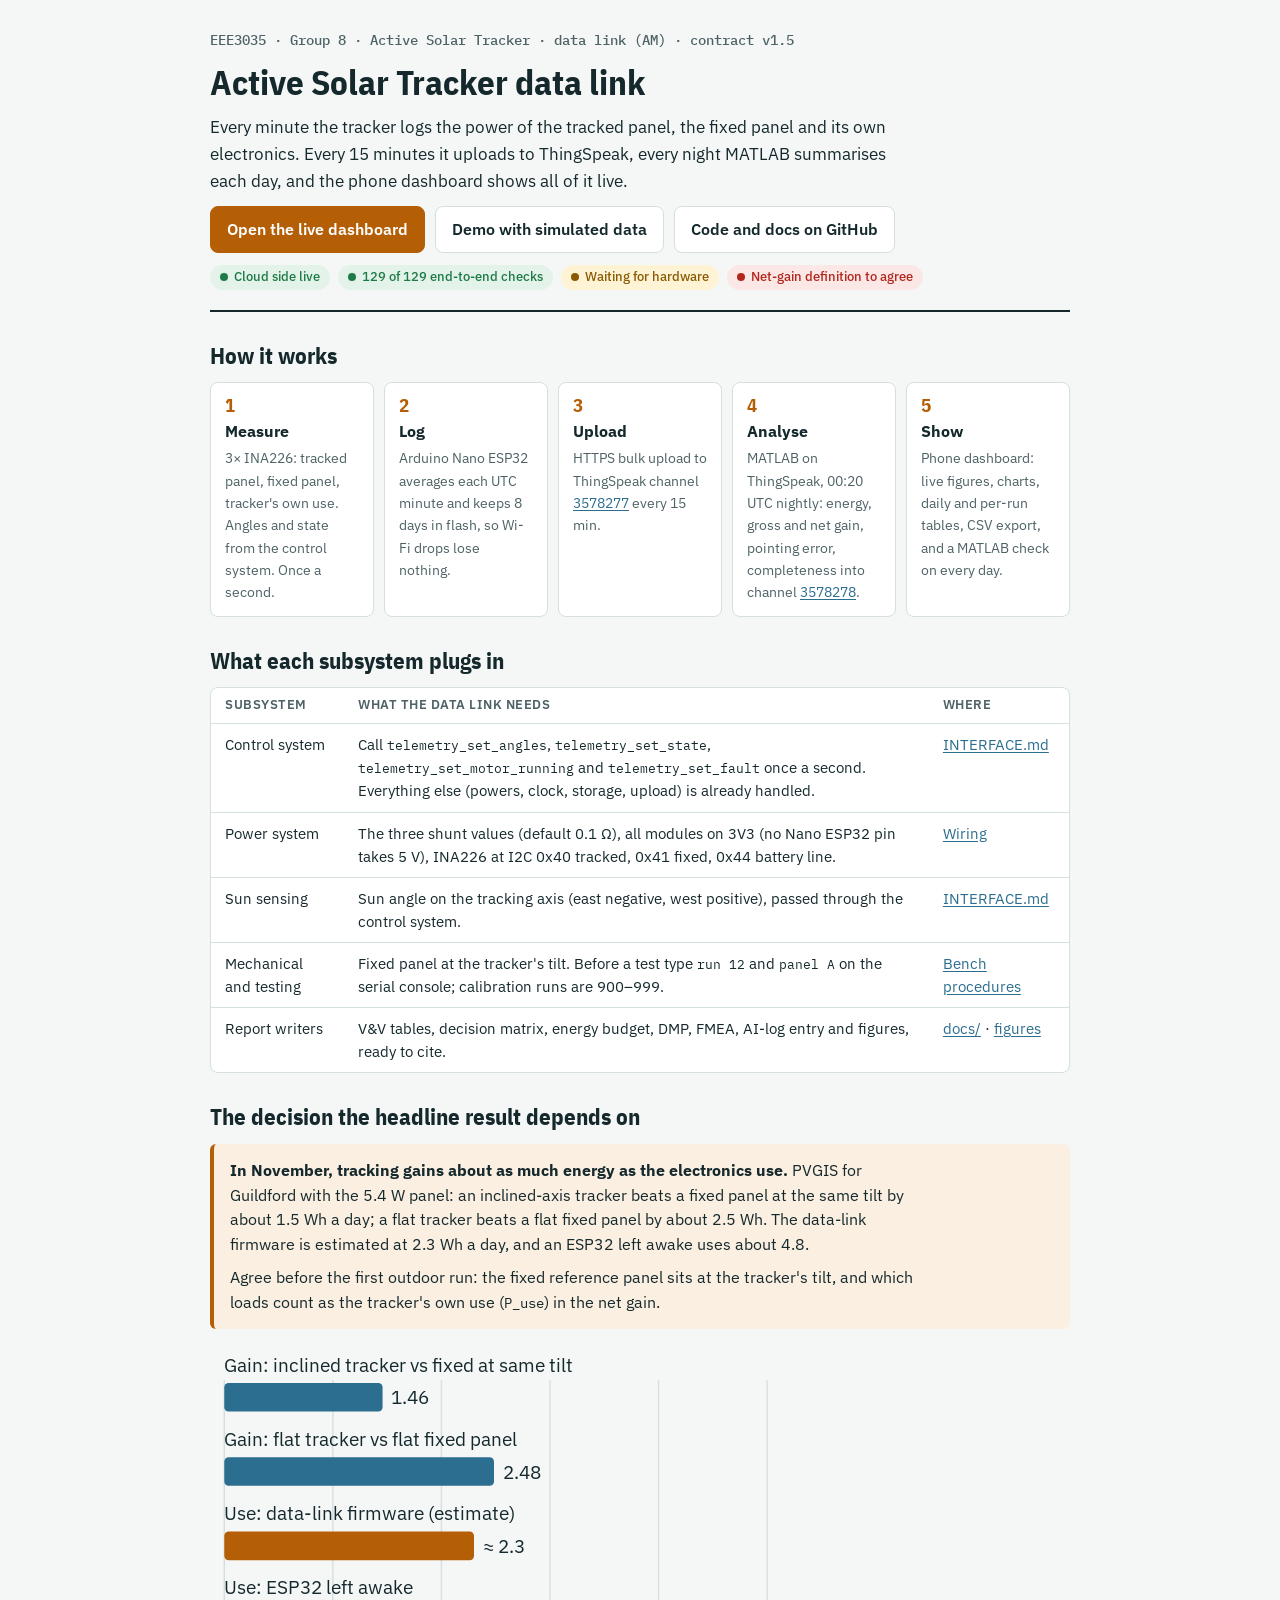
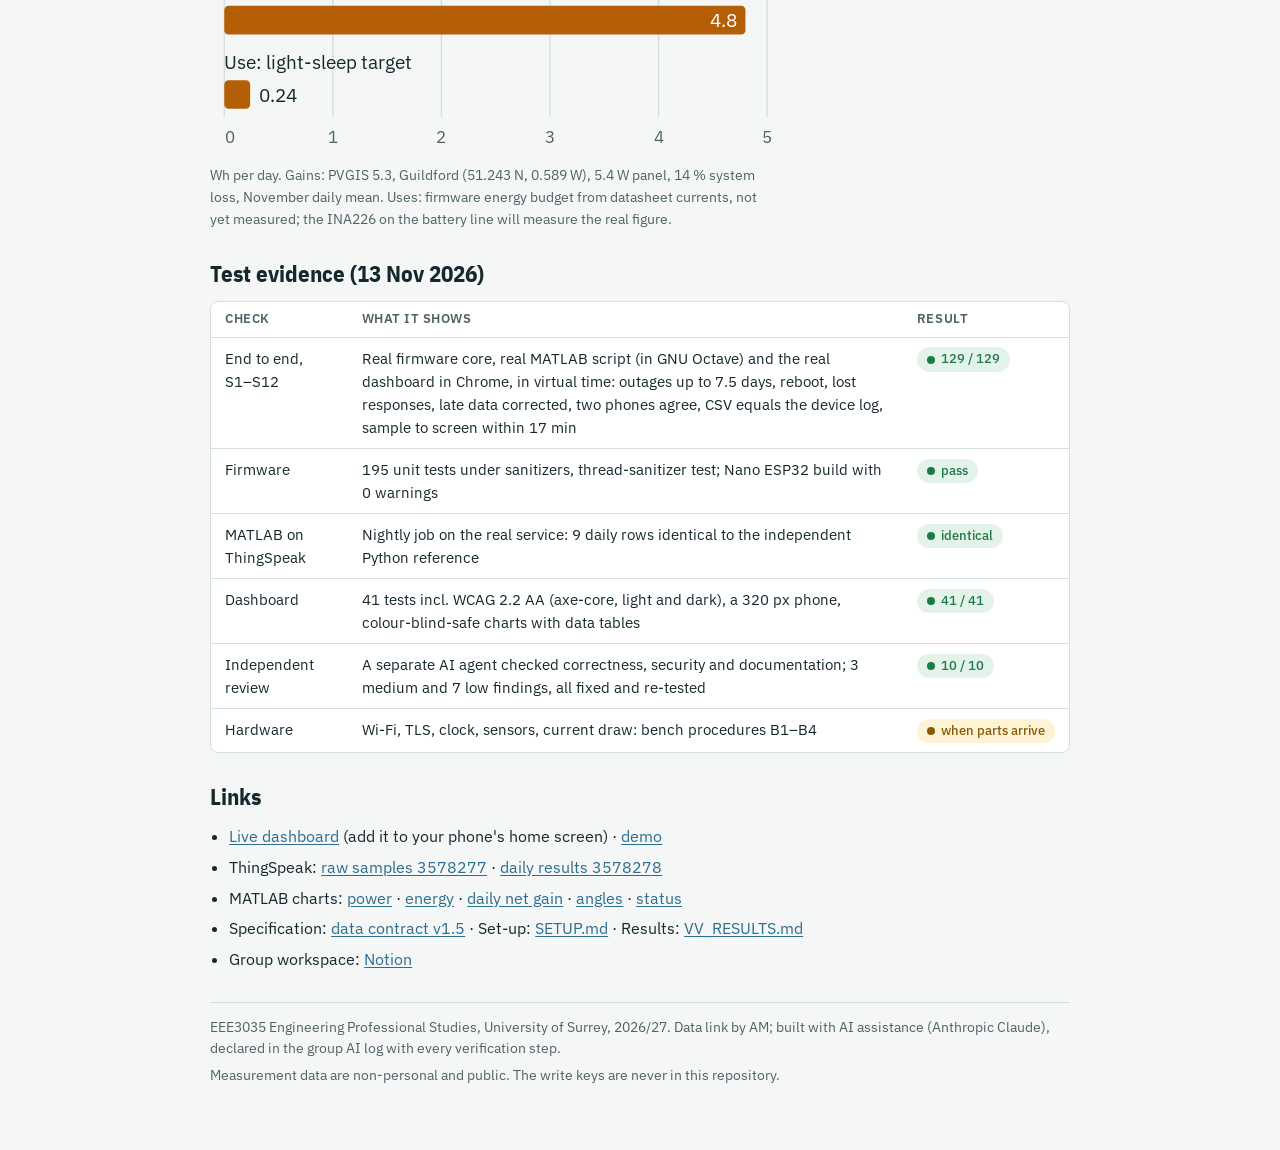
==== index.html @ 60df3c0c "Active Solar Tracker data link: firmware, ThingSpeak MATLAB, dashboard, tests, docs EEE3035 Group 8 " ====
<!DOCTYPE html>
<html lang="en-GB">
<head>
<meta charset="utf-8">
<meta name="viewport" content="width=device-width, initial-scale=1">
<title>Active Solar Tracker data link</title>
<meta name="description" content="EEE3035 Group 8 Active Solar Tracker: live data from the tracker, how the data link works, and what each subsystem needs to plug in.">
<link rel="icon" href="dashboard/icon.svg" type="image/svg+xml">
<link rel="preconnect" href="https://fonts.googleapis.com">
<link rel="preconnect" href="https://fonts.gstatic.com" crossorigin>
<link href="https://fonts.googleapis.com/css2?family=IBM+Plex+Mono:wght@400;500&family=IBM+Plex+Sans+Condensed:wght@600;700&family=IBM+Plex+Sans:ital,wght@0,400;0,500;0,600;1,400&display=swap" rel="stylesheet">
<style>
:root {
  /* Lab-notebook hub: cool paper, ink-teal text, solar amber for the actions that matter. */
  --paper: #f5f7f7; --sheet: #ffffff; --ink: #15292d; --muted: #4e6266; --rule: #d5dfe0;
  --accent: #b45f06; --accent-ink: #ffffff; --accent-soft: #fbefe1;
  --pass: #1d7a46; --pass-soft: #e3f3e9; --wait: #8a5a00; --wait-soft: #fff3d6; --risk: #b3261e; --risk-soft: #fbe7e5;
  --gain: #2c6e8f; --use: #b45f06;
  --font-display: "IBM Plex Sans Condensed", "Arial Narrow", system-ui, sans-serif;
  --font-body: "IBM Plex Sans", system-ui, -apple-system, "Segoe UI", sans-serif;
  --font-mono: "IBM Plex Mono", ui-monospace, "SFMono-Regular", Menlo, monospace;
  color-scheme: light;
}
@media (prefers-color-scheme: dark) {
  :root:not([data-theme="light"]) {
    --paper: #0f1a1c; --sheet: #152427; --ink: #e3eced; --muted: #a3b5b8; --rule: #2a3d40;
    --accent: #f0a04b; --accent-ink: #1b1206; --accent-soft: #33240f; --pass: #6fcf97; --pass-soft: #163024;
    --wait: #f2c94c; --wait-soft: #332a10; --risk: #ff8a80; --risk-soft: #3a1a18; --gain: #7ec4e4; --use: #f0a04b; color-scheme: dark;
  }
}
:root[data-theme="dark"] {
  --paper: #0f1a1c; --sheet: #152427; --ink: #e3eced; --muted: #a3b5b8; --rule: #2a3d40;
  --accent: #f0a04b; --accent-ink: #1b1206; --accent-soft: #33240f; --pass: #6fcf97; --pass-soft: #163024;
  --wait: #f2c94c; --wait-soft: #332a10; --risk: #ff8a80; --risk-soft: #3a1a18; --gain: #7ec4e4; --use: #f0a04b; color-scheme: dark;
}
* { box-sizing: border-box; }
html { background: var(--paper); }
body { margin: 0; background: var(--paper); color: var(--ink); font: 400 16px/1.55 var(--font-body); }
main { max-width: 900px; margin: 0 auto; padding: 32px 20px 64px; display: grid; gap: 30px; }
h1, h2, h3 { font-family: var(--font-display); line-height: 1.15; text-wrap: balance; margin: 0; }
h1 { font-size: 2.2rem; font-weight: 700; }
h2 { font-size: 1.45rem; font-weight: 700; }
h3 { font-size: 1.08rem; font-weight: 600; }
p { margin: 0; max-width: 70ch; }
a { color: var(--gain); text-underline-offset: 2px; }
a:focus-visible, .btn:focus-visible { outline: 3px solid var(--accent); outline-offset: 2px; }
code, .mono { font-family: var(--font-mono); font-size: 0.88em; }
.mast { display: grid; gap: 12px; padding-bottom: 20px; border-bottom: 2px solid var(--ink); }
.kicker { font: 500 0.85rem/1.3 var(--font-mono); color: var(--muted); }
.lede { font-size: 1.08rem; }
.actions { display: flex; flex-wrap: wrap; gap: 10px; }
.btn { display: inline-flex; align-items: center; gap: 8px; padding: 10px 16px; border-radius: 8px; font-weight: 600; text-decoration: none; border: 1px solid var(--rule); background: var(--sheet); color: var(--ink); }
.btn.primary { background: var(--accent); color: var(--accent-ink); border-color: var(--accent); }
.chips { display: flex; flex-wrap: wrap; gap: 8px; }
.chip { display: inline-flex; align-items: center; gap: 6px; padding: 3px 10px; border-radius: 999px; font: 500 0.82rem/1.4 var(--font-body); white-space: nowrap; }
.chip::before { content: ""; width: 8px; height: 8px; border-radius: 50%; background: currentColor; }
.chip.pass { color: var(--pass); background: var(--pass-soft); }
.chip.wait { color: var(--wait); background: var(--wait-soft); }
.chip.risk { color: var(--risk); background: var(--risk-soft); }
section { display: grid; gap: 14px; }
ol.flow { list-style: none; margin: 0; padding: 0; display: grid; grid-template-columns: repeat(auto-fit, minmax(150px, 1fr)); gap: 10px; counter-reset: f; }
ol.flow li { counter-increment: f; background: var(--sheet); border: 1px solid var(--rule); border-radius: 8px; padding: 12px 14px; display: grid; gap: 4px; align-content: start; }
ol.flow li::before { content: counter(f); font: 700 1.2rem/1 var(--font-display); color: var(--accent); }
ol.flow .what { font-size: 0.9rem; color: var(--muted); }
.table-wrap { overflow-x: auto; border: 1px solid var(--rule); border-radius: 8px; background: var(--sheet); }
table { width: 100%; border-collapse: collapse; font-size: 0.93rem; }
th, td { text-align: left; vertical-align: top; padding: 9px 14px; border-bottom: 1px solid var(--rule); }
th { font: 600 0.8rem/1.3 var(--font-body); color: var(--muted); text-transform: uppercase; letter-spacing: 0.04em; }
tbody tr:last-child td { border-bottom: 0; }
td.num { white-space: nowrap; }
.key { background: var(--accent-soft); border-left: 4px solid var(--accent); border-radius: 6px; padding: 14px 16px; display: grid; gap: 8px; }
figure { margin: 0; display: grid; gap: 8px; }
figcaption { color: var(--muted); font-size: 0.88rem; max-width: 70ch; }
.chart { width: 100%; max-width: 600px; height: auto; display: block; }
svg text { font-family: var(--font-body); }
ul.plain { margin: 0; padding-left: 1.2rem; display: grid; gap: 6px; }
.foot { color: var(--muted); font-size: 0.85rem; border-top: 1px solid var(--rule); padding-top: 14px; display: grid; gap: 6px; }
@media (max-width: 560px) {
  h1 { font-size: 1.75rem; }
  table.stack thead { position: absolute; width: 1px; height: 1px; overflow: hidden; clip: rect(0 0 0 0); }
  table.stack tr { display: grid; gap: 4px; padding: 11px 14px; border-bottom: 1px solid var(--rule); }
  table.stack tbody tr:last-child { border-bottom: 0; }
  table.stack td { display: block; padding: 0; border: 0; }
  table.stack td:first-child { font-weight: 600; }
}
@media (prefers-reduced-motion: reduce) { * { transition: none !important; animation: none !important; } }
</style>
</head>
<body>
<main>
  <header class="mast">
    <span class="kicker">EEE3035 · Group 8 · Active Solar Tracker · data link (AM) · contract v1.5</span>
    <h1>Active Solar Tracker data link</h1>
    <p class="lede">Every minute the tracker logs the power of the tracked panel, the fixed panel and its own electronics. Every 15 minutes it uploads to ThingSpeak, every night MATLAB summarises each day, and the phone dashboard shows all of it live.</p>
    <div class="actions">
      <a class="btn primary" href="dashboard/">Open the live dashboard</a>
      <a class="btn" href="dashboard/?demo=1">Demo with simulated data</a>
      <a class="btn" href="https://github.com/amr-coding1/eee3035-active-solar-tracker">Code and docs on GitHub</a>
    </div>
    <div class="chips" aria-label="State on 13 Nov 2026">
      <span class="chip pass">Cloud side live</span>
      <span class="chip pass">129 of 129 end-to-end checks</span>
      <span class="chip wait">Waiting for hardware</span>
      <span class="chip risk">Net-gain definition to agree</span>
    </div>
  </header>

  <section aria-labelledby="how">
    <h2 id="how">How it works</h2>
    <ol class="flow">
      <li><strong>Measure</strong><span class="what">3× INA226: tracked panel, fixed panel, tracker's own use. Angles and state from the control system. Once a second.</span></li>
      <li><strong>Log</strong><span class="what">Arduino Nano ESP32 averages each UTC minute and keeps 8 days in flash, so Wi-Fi drops lose nothing.</span></li>
      <li><strong>Upload</strong><span class="what">HTTPS bulk upload to ThingSpeak channel <a href="https://thingspeak.mathworks.com/channels/3578277">3578277</a> every 15 min.</span></li>
      <li><strong>Analyse</strong><span class="what">MATLAB on ThingSpeak, 00:20 UTC nightly: energy, gross and net gain, pointing error, completeness into channel <a href="https://thingspeak.mathworks.com/channels/3578278">3578278</a>.</span></li>
      <li><strong>Show</strong><span class="what">Phone dashboard: live figures, charts, daily and per-run tables, CSV export, and a MATLAB check on every day.</span></li>
    </ol>
  </section>

  <section aria-labelledby="teams">
    <h2 id="teams">What each subsystem plugs in</h2>
    <div class="table-wrap">
      <table class="stack">
        <thead><tr><th scope="col">Subsystem</th><th scope="col">What the data link needs</th><th scope="col">Where</th></tr></thead>
        <tbody>
          <tr><td>Control system</td><td>Call <code>telemetry_set_angles</code>, <code>telemetry_set_state</code>, <code>telemetry_set_motor_running</code> and <code>telemetry_set_fault</code> once a second. Everything else (powers, clock, storage, upload) is already handled.</td><td><a href="https://github.com/amr-coding1/eee3035-active-solar-tracker/blob/main/firmware/INTERFACE.md">INTERFACE.md</a></td></tr>
          <tr><td>Power system</td><td>The three shunt values (default 0.1 Ω), all modules on 3V3 (no Nano ESP32 pin takes 5 V), INA226 at I2C 0x40 tracked, 0x41 fixed, 0x44 battery line.</td><td><a href="https://github.com/amr-coding1/eee3035-active-solar-tracker/blob/main/firmware/README.md#wiring">Wiring</a></td></tr>
          <tr><td>Sun sensing</td><td>Sun angle on the tracking axis (east negative, west positive), passed through the control system.</td><td><a href="https://github.com/amr-coding1/eee3035-active-solar-tracker/blob/main/firmware/INTERFACE.md">INTERFACE.md</a></td></tr>
          <tr><td>Mechanical and testing</td><td>Fixed panel at the tracker's tilt. Before a test type <code>run 12</code> and <code>panel A</code> on the serial console; calibration runs are 900–999.</td><td><a href="https://github.com/amr-coding1/eee3035-active-solar-tracker/blob/main/docs/VV_RESULTS.md">Bench procedures</a></td></tr>
          <tr><td>Report writers</td><td>V&amp;V tables, decision matrix, energy budget, DMP, FMEA, AI-log entry and figures, ready to cite.</td><td><a href="https://github.com/amr-coding1/eee3035-active-solar-tracker/tree/main/docs">docs/</a> · <a href="https://github.com/amr-coding1/eee3035-active-solar-tracker/tree/main/analysis/figures">figures</a></td></tr>
        </tbody>
      </table>
    </div>
  </section>

  <section aria-labelledby="key">
    <h2 id="key">The decision the headline result depends on</h2>
    <div class="key">
      <p><strong>In November, tracking gains about as much energy as the electronics use.</strong> PVGIS for Guildford with the 5.4 W panel: an inclined-axis tracker beats a fixed panel at the same tilt by about 1.5 Wh a day; a flat tracker beats a flat fixed panel by about 2.5 Wh. The data-link firmware is estimated at 2.3 Wh a day, and an ESP32 left awake uses about 4.8.</p>
      <p>Agree before the first outdoor run: the fixed reference panel sits at the tracker's tilt, and which loads count as the tracker's own use (<code>P_use</code>) in the net gain.</p>
    </div>
    <figure>
      <svg viewBox="0 0 420 290" role="img" aria-labelledby="chart-title chart-desc" class="chart">
        <title id="chart-title">November: tracking gain versus electronics use, Wh per day</title>
        <desc id="chart-desc">Gain of an inclined-axis tracker over a fixed panel at the same tilt 1.46; gain of a flat tracker over a flat fixed panel 2.48; data-link firmware estimate 2.3; ESP32 left awake 4.8; light-sleep target 0.24.</desc>
        <g font-size="13">
          <g stroke="var(--rule)" stroke-width="1">
            <line x1="10" y1="26" x2="10" y2="262"/><line x1="86" y1="26" x2="86" y2="262"/><line x1="162" y1="26" x2="162" y2="262"/>
            <line x1="238" y1="26" x2="238" y2="262"/><line x1="314" y1="26" x2="314" y2="262"/><line x1="390" y1="26" x2="390" y2="262"/>
          </g>
          <g fill="var(--muted)" font-size="12" text-anchor="middle">
            <text x="14" y="280">0</text><text x="86" y="280">1</text><text x="162" y="280">2</text><text x="238" y="280">3</text><text x="314" y="280">4</text><text x="390" y="280">5</text>
          </g>
          <text x="10" y="20" fill="var(--ink)">Gain: inclined tracker vs fixed at same tilt</text>
          <rect x="10" y="28" width="110.8" height="20" rx="3" fill="var(--gain)"/>
          <text x="126.8" y="43" fill="var(--ink)">1.46</text>
          <text x="10" y="72" fill="var(--ink)">Gain: flat tracker vs flat fixed panel</text>
          <rect x="10" y="80" width="188.8" height="20" rx="3" fill="var(--gain)"/>
          <text x="204.8" y="95" fill="var(--ink)">2.48</text>
          <text x="10" y="124" fill="var(--ink)">Use: data-link firmware (estimate)</text>
          <rect x="10" y="132" width="174.8" height="20" rx="3" fill="var(--use)"/>
          <text x="190.8" y="147" fill="var(--ink)">≈ 2.3</text>
          <text x="10" y="176" fill="var(--ink)">Use: ESP32 left awake</text>
          <rect x="10" y="184" width="364.8" height="20" rx="3" fill="var(--use)"/>
          <text x="368.8" y="199" text-anchor="end" fill="var(--sheet)">4.8</text>
          <text x="10" y="228" fill="var(--ink)">Use: light-sleep target</text>
          <rect x="10" y="236" width="18.1" height="20" rx="3" fill="var(--use)"/>
          <text x="34.1" y="251" fill="var(--ink)">0.24</text>
        </g>
      </svg>
      <figcaption>Wh per day. Gains: PVGIS 5.3, Guildford (51.243 N, 0.589 W), 5.4 W panel, 14 % system loss, November daily mean. Uses: firmware energy budget from datasheet currents, not yet measured; the INA226 on the battery line will measure the real figure.</figcaption>
    </figure>
  </section>

  <section aria-labelledby="evidence">
    <h2 id="evidence">Test evidence (13 Nov 2026)</h2>
    <div class="table-wrap">
      <table class="stack">
        <thead><tr><th scope="col">Check</th><th scope="col">What it shows</th><th scope="col">Result</th></tr></thead>
        <tbody>
          <tr><td>End to end, S1–S12</td><td>Real firmware core, real MATLAB script (in GNU Octave) and the real dashboard in Chrome, in virtual time: outages up to 7.5 days, reboot, lost responses, late data corrected, two phones agree, CSV equals the device log, sample to screen within 17 min</td><td class="num"><span class="chip pass">129 / 129</span></td></tr>
          <tr><td>Firmware</td><td>195 unit tests under sanitizers, thread-sanitizer test; Nano ESP32 build with 0 warnings</td><td class="num"><span class="chip pass">pass</span></td></tr>
          <tr><td>MATLAB on ThingSpeak</td><td>Nightly job on the real service: 9 daily rows identical to the independent Python reference</td><td class="num"><span class="chip pass">identical</span></td></tr>
          <tr><td>Dashboard</td><td>41 tests incl. WCAG 2.2 AA (axe-core, light and dark), a 320 px phone, colour-blind-safe charts with data tables</td><td class="num"><span class="chip pass">41 / 41</span></td></tr>
          <tr><td>Independent review</td><td>A separate AI agent checked correctness, security and documentation; 3 medium and 7 low findings, all fixed and re-tested</td><td class="num"><span class="chip pass">10 / 10</span></td></tr>
          <tr><td>Hardware</td><td>Wi-Fi, TLS, clock, sensors, current draw: bench procedures B1–B4</td><td class="num"><span class="chip wait">when parts arrive</span></td></tr>
        </tbody>
      </table>
    </div>
  </section>

  <section aria-labelledby="links">
    <h2 id="links">Links</h2>
    <ul class="plain">
      <li><a href="dashboard/">Live dashboard</a> (add it to your phone's home screen) · <a href="dashboard/?demo=1">demo</a></li>
      <li>ThingSpeak: <a href="https://thingspeak.mathworks.com/channels/3578277">raw samples 3578277</a> · <a href="https://thingspeak.mathworks.com/channels/3578278">daily results 3578278</a></li>
      <li>MATLAB charts: <a href="https://thingspeak.mathworks.com/apps/matlab_visualizations/689480">power</a> · <a href="https://thingspeak.mathworks.com/apps/matlab_visualizations/689481">energy</a> · <a href="https://thingspeak.mathworks.com/apps/matlab_visualizations/689485">daily net gain</a> · <a href="https://thingspeak.mathworks.com/apps/matlab_visualizations/689483">angles</a> · <a href="https://thingspeak.mathworks.com/apps/matlab_visualizations/689484">status</a></li>
      <li>Specification: <a href="https://github.com/amr-coding1/eee3035-active-solar-tracker/blob/main/docs/CONTRACT.md">data contract v1.5</a> · Set-up: <a href="https://github.com/amr-coding1/eee3035-active-solar-tracker/blob/main/docs/SETUP.md">SETUP.md</a> · Results: <a href="https://github.com/amr-coding1/eee3035-active-solar-tracker/blob/main/docs/VV_RESULTS.md">VV_RESULTS.md</a></li>
      <li>Group workspace: <a href="https://fishy-canoe-485.notion.site/EPS-YR3SEM1-3ebf4629be36801c8fabcd4547e0255c">Notion</a></li>
    </ul>
  </section>

  <footer class="foot">
    <span>EEE3035 Engineering Professional Studies, University of Surrey, 2026/27. Data link by AM; built with AI assistance (Anthropic Claude), declared in the group AI log with every verification step.</span>
    <span>Measurement data are non-personal and public. The write keys are never in this repository.</span>
  </footer>
</main>
</body>
</html>
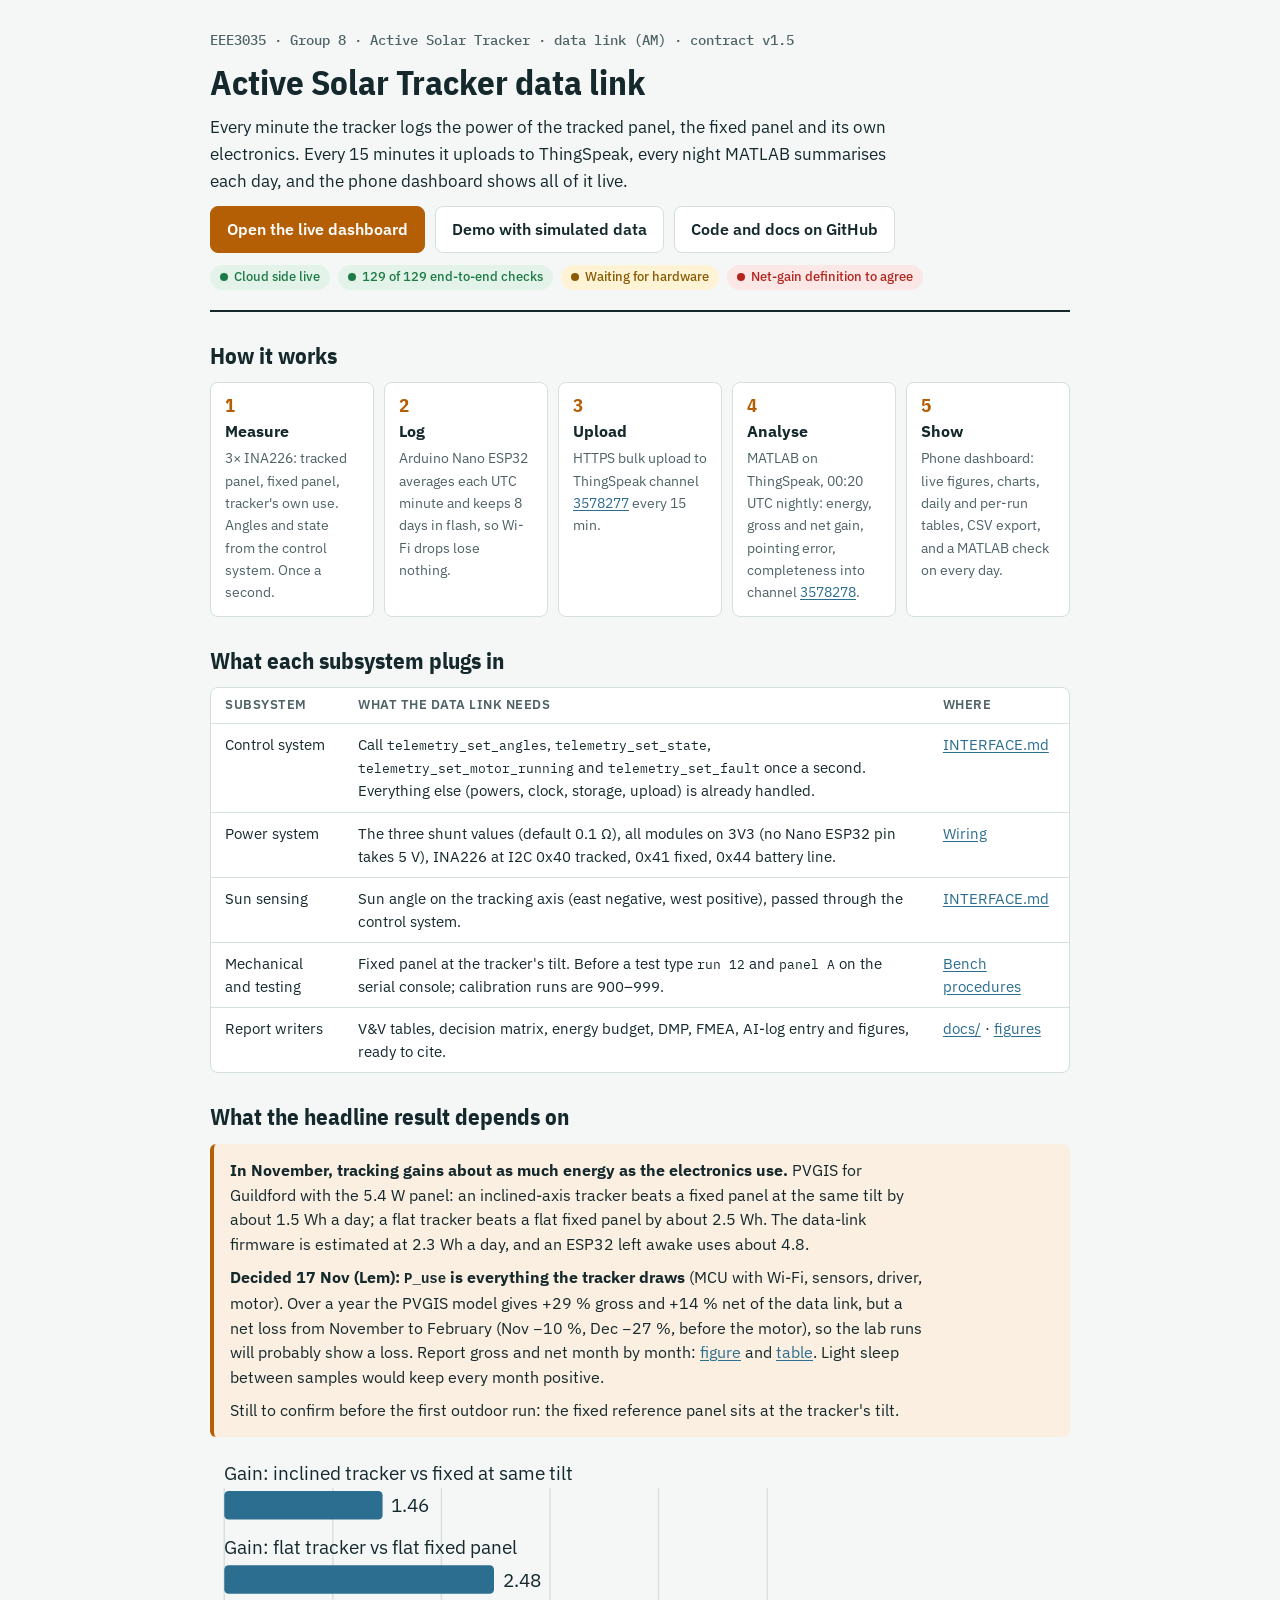
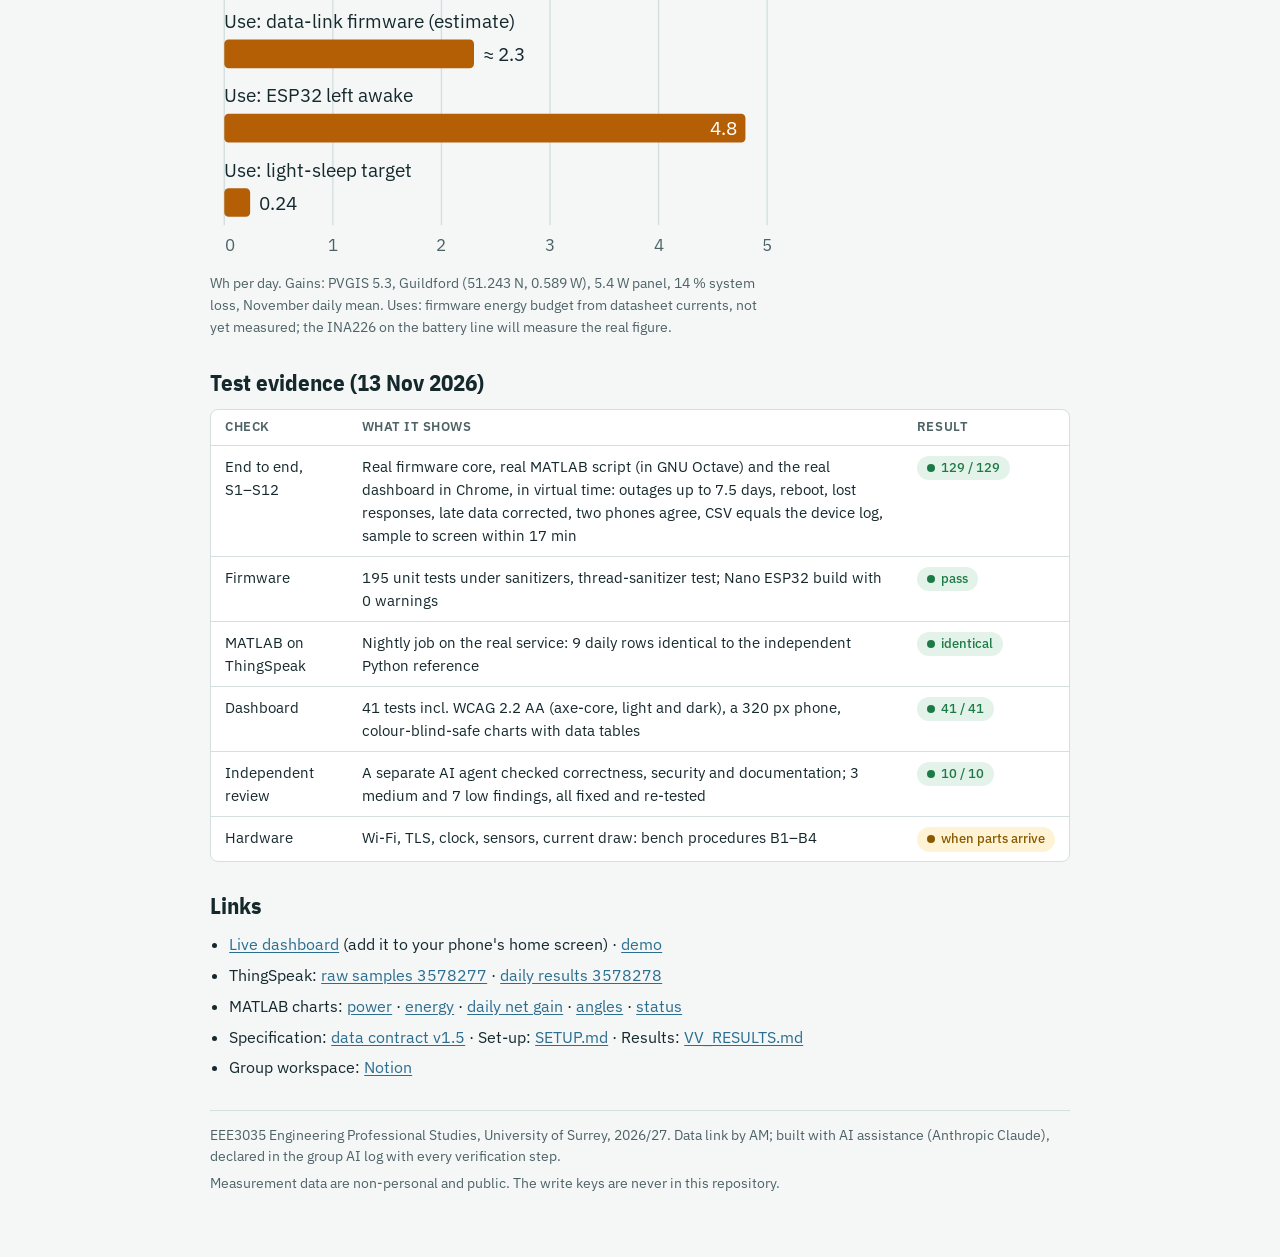
==== commit 6a0e9a2c: "Energy: month-by-month net gain with P_use = everything New report figure and table from the PVGIS e" ====
--- a/index.html
+++ b/index.html
@@ -133,10 +133,11 @@
   </section>
 
   <section aria-labelledby="key">
-    <h2 id="key">The decision the headline result depends on</h2>
+    <h2 id="key">What the headline result depends on</h2>
     <div class="key">
       <p><strong>In November, tracking gains about as much energy as the electronics use.</strong> PVGIS for Guildford with the 5.4 W panel: an inclined-axis tracker beats a fixed panel at the same tilt by about 1.5 Wh a day; a flat tracker beats a flat fixed panel by about 2.5 Wh. The data-link firmware is estimated at 2.3 Wh a day, and an ESP32 left awake uses about 4.8.</p>
-      <p>Agree before the first outdoor run: the fixed reference panel sits at the tracker's tilt, and which loads count as the tracker's own use (<code>P_use</code>) in the net gain.</p>
+      <p><strong>Decided 17 Nov (Lem): <code>P_use</code> is everything the tracker draws</strong> (MCU with Wi-Fi, sensors, driver, motor). Over a year the PVGIS model gives +29 % gross and +14 % net of the data link, but a net loss from November to February (Nov &minus;10 %, Dec &minus;27 %, before the motor), so the lab runs will probably show a loss. Report gross and net month by month: <a href="https://github.com/amr-coding1/eee3035-active-solar-tracker/blob/main/docs/figures/net_gain_by_month.png">figure</a> and <a href="https://github.com/amr-coding1/eee3035-active-solar-tracker/blob/main/docs/energy/net_gain_by_month.md">table</a>. Light sleep between samples would keep every month positive.</p>
+      <p>Still to confirm before the first outdoor run: the fixed reference panel sits at the tracker's tilt.</p>
     </div>
     <figure>
       <svg viewBox="0 0 420 290" role="img" aria-labelledby="chart-title chart-desc" class="chart">
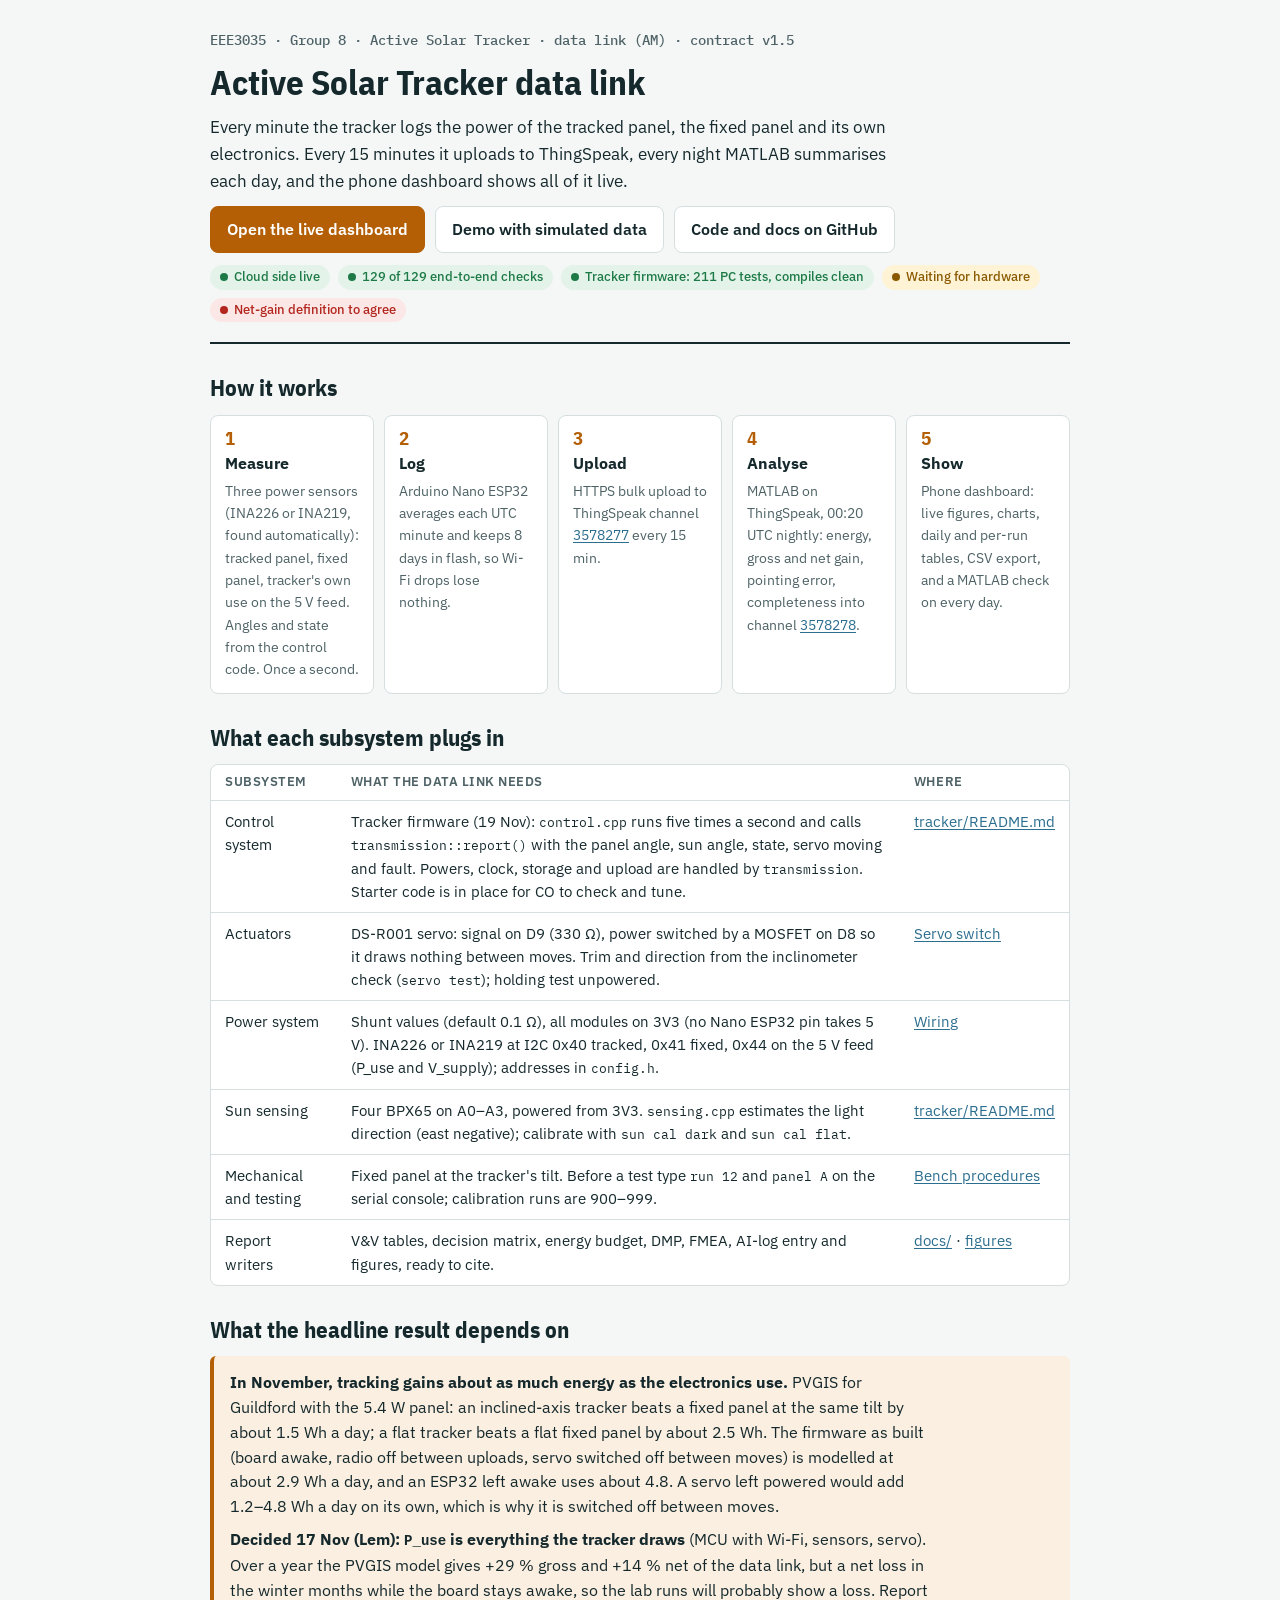
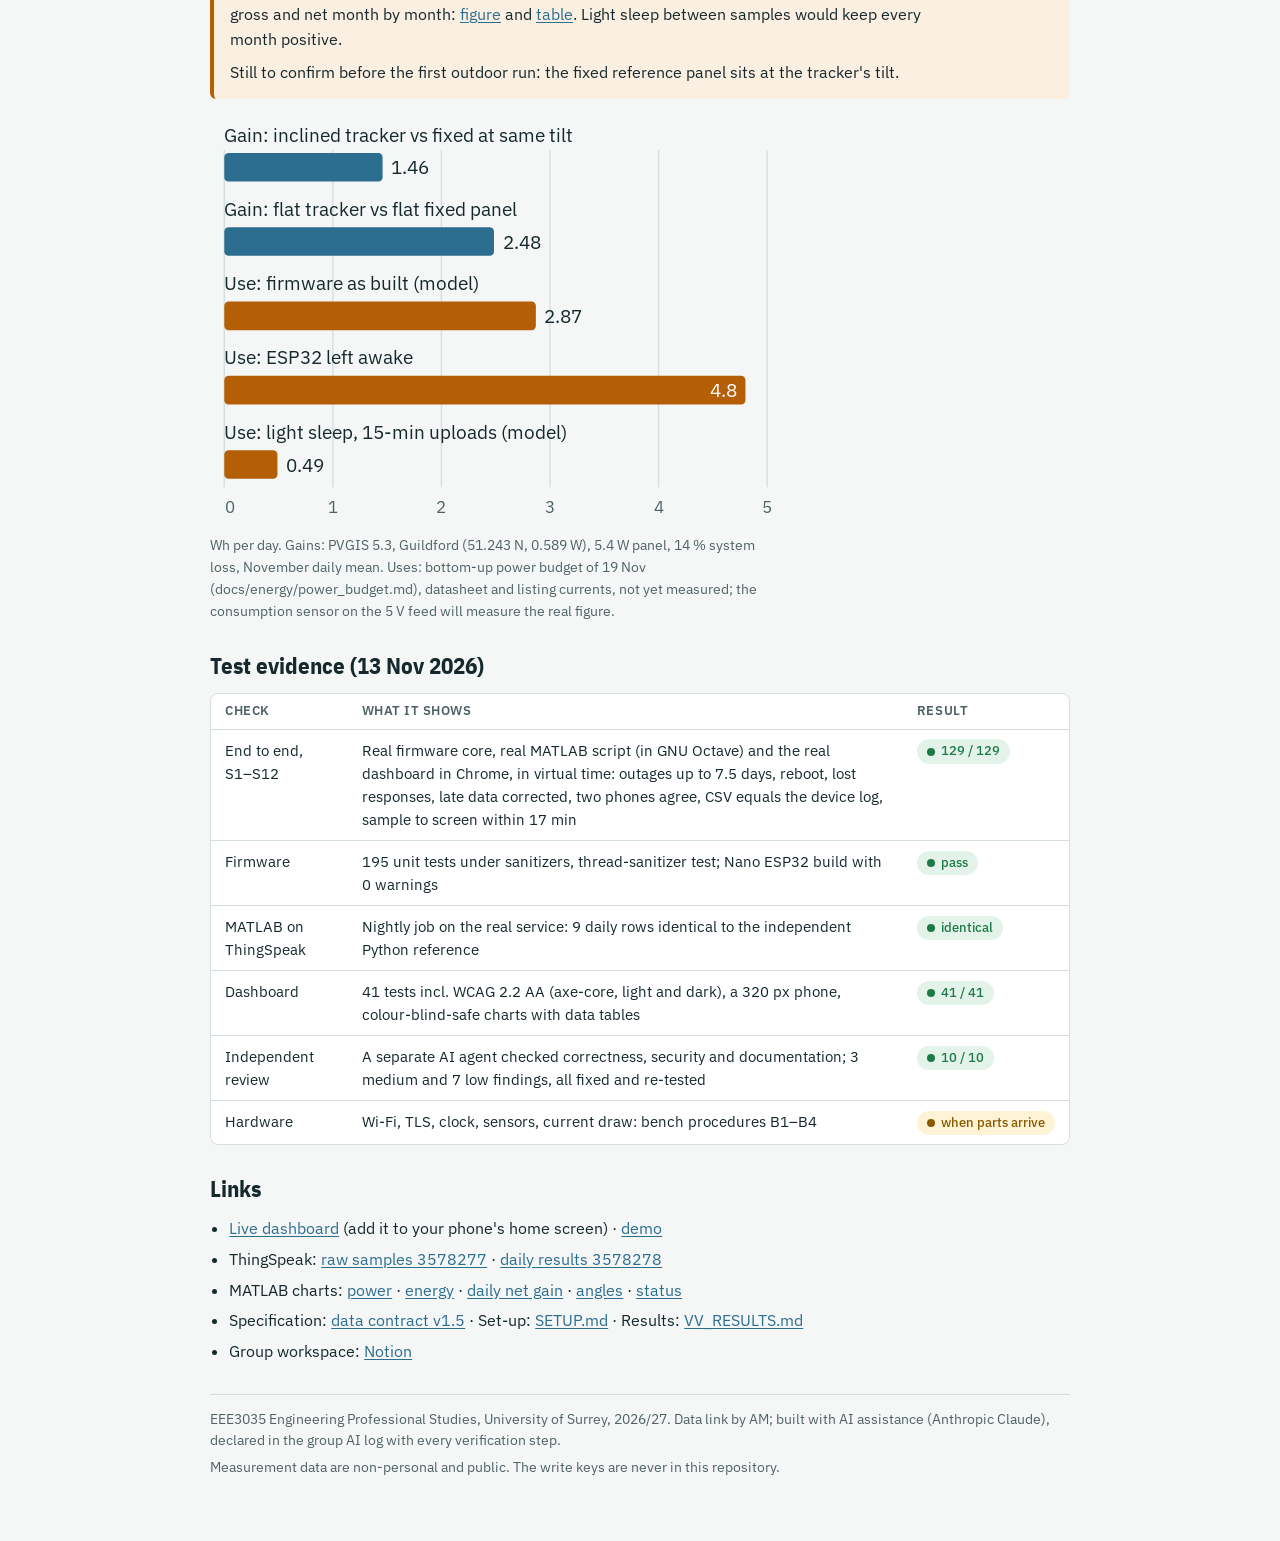
==== commit 39359555: "Docs for the tracker firmware; second consumption branch; bench plan for 25-26 Nov firmware/tracker/" ====
--- a/index.html
+++ b/index.html
@@ -100,6 +100,7 @@
     <div class="chips" aria-label="State on 13 Nov 2026">
       <span class="chip pass">Cloud side live</span>
       <span class="chip pass">129 of 129 end-to-end checks</span>
+      <span class="chip pass">Tracker firmware: 211 PC tests, compiles clean</span>
       <span class="chip wait">Waiting for hardware</span>
       <span class="chip risk">Net-gain definition to agree</span>
     </div>
@@ -108,7 +109,7 @@
   <section aria-labelledby="how">
     <h2 id="how">How it works</h2>
     <ol class="flow">
-      <li><strong>Measure</strong><span class="what">3× INA226: tracked panel, fixed panel, tracker's own use. Angles and state from the control system. Once a second.</span></li>
+      <li><strong>Measure</strong><span class="what">Three power sensors (INA226 or INA219, found automatically): tracked panel, fixed panel, tracker's own use on the 5 V feed. Angles and state from the control code. Once a second.</span></li>
       <li><strong>Log</strong><span class="what">Arduino Nano ESP32 averages each UTC minute and keeps 8 days in flash, so Wi-Fi drops lose nothing.</span></li>
       <li><strong>Upload</strong><span class="what">HTTPS bulk upload to ThingSpeak channel <a href="https://thingspeak.mathworks.com/channels/3578277">3578277</a> every 15 min.</span></li>
       <li><strong>Analyse</strong><span class="what">MATLAB on ThingSpeak, 00:20 UTC nightly: energy, gross and net gain, pointing error, completeness into channel <a href="https://thingspeak.mathworks.com/channels/3578278">3578278</a>.</span></li>
@@ -122,9 +123,10 @@
       <table class="stack">
         <thead><tr><th scope="col">Subsystem</th><th scope="col">What the data link needs</th><th scope="col">Where</th></tr></thead>
         <tbody>
-          <tr><td>Control system</td><td>Call <code>telemetry_set_angles</code>, <code>telemetry_set_state</code>, <code>telemetry_set_motor_running</code> and <code>telemetry_set_fault</code> once a second. Everything else (powers, clock, storage, upload) is already handled.</td><td><a href="https://github.com/amr-coding1/eee3035-active-solar-tracker/blob/main/firmware/INTERFACE.md">INTERFACE.md</a></td></tr>
-          <tr><td>Power system</td><td>The three shunt values (default 0.1 Ω), all modules on 3V3 (no Nano ESP32 pin takes 5 V), INA226 at I2C 0x40 tracked, 0x41 fixed, 0x44 battery line.</td><td><a href="https://github.com/amr-coding1/eee3035-active-solar-tracker/blob/main/firmware/README.md#wiring">Wiring</a></td></tr>
-          <tr><td>Sun sensing</td><td>Sun angle on the tracking axis (east negative, west positive), passed through the control system.</td><td><a href="https://github.com/amr-coding1/eee3035-active-solar-tracker/blob/main/firmware/INTERFACE.md">INTERFACE.md</a></td></tr>
+          <tr><td>Control system</td><td>Tracker firmware (19 Nov): <code>control.cpp</code> runs five times a second and calls <code>transmission::report()</code> with the panel angle, sun angle, state, servo moving and fault. Powers, clock, storage and upload are handled by <code>transmission</code>. Starter code is in place for CO to check and tune.</td><td><a href="https://github.com/amr-coding1/eee3035-active-solar-tracker/blob/main/firmware/tracker/README.md">tracker/README.md</a></td></tr>
+          <tr><td>Actuators</td><td>DS-R001 servo: signal on D9 (330 Ω), power switched by a MOSFET on D8 so it draws nothing between moves. Trim and direction from the inclinometer check (<code>servo test</code>); holding test unpowered.</td><td><a href="https://github.com/amr-coding1/eee3035-active-solar-tracker/blob/main/firmware/tracker/README.md#servo-power-switch">Servo switch</a></td></tr>
+          <tr><td>Power system</td><td>Shunt values (default 0.1 Ω), all modules on 3V3 (no Nano ESP32 pin takes 5 V). INA226 or INA219 at I2C 0x40 tracked, 0x41 fixed, 0x44 on the 5 V feed (P_use and V_supply); addresses in <code>config.h</code>.</td><td><a href="https://github.com/amr-coding1/eee3035-active-solar-tracker/blob/main/firmware/tracker/README.md#wiring">Wiring</a></td></tr>
+          <tr><td>Sun sensing</td><td>Four BPX65 on A0–A3, powered from 3V3. <code>sensing.cpp</code> estimates the light direction (east negative); calibrate with <code>sun cal dark</code> and <code>sun cal flat</code>.</td><td><a href="https://github.com/amr-coding1/eee3035-active-solar-tracker/blob/main/firmware/tracker/README.md">tracker/README.md</a></td></tr>
           <tr><td>Mechanical and testing</td><td>Fixed panel at the tracker's tilt. Before a test type <code>run 12</code> and <code>panel A</code> on the serial console; calibration runs are 900–999.</td><td><a href="https://github.com/amr-coding1/eee3035-active-solar-tracker/blob/main/docs/VV_RESULTS.md">Bench procedures</a></td></tr>
           <tr><td>Report writers</td><td>V&amp;V tables, decision matrix, energy budget, DMP, FMEA, AI-log entry and figures, ready to cite.</td><td><a href="https://github.com/amr-coding1/eee3035-active-solar-tracker/tree/main/docs">docs/</a> · <a href="https://github.com/amr-coding1/eee3035-active-solar-tracker/tree/main/analysis/figures">figures</a></td></tr>
         </tbody>
@@ -135,14 +137,14 @@
   <section aria-labelledby="key">
     <h2 id="key">What the headline result depends on</h2>
     <div class="key">
-      <p><strong>In November, tracking gains about as much energy as the electronics use.</strong> PVGIS for Guildford with the 5.4 W panel: an inclined-axis tracker beats a fixed panel at the same tilt by about 1.5 Wh a day; a flat tracker beats a flat fixed panel by about 2.5 Wh. The data-link firmware is estimated at 2.3 Wh a day, and an ESP32 left awake uses about 4.8.</p>
-      <p><strong>Decided 17 Nov (Lem): <code>P_use</code> is everything the tracker draws</strong> (MCU with Wi-Fi, sensors, driver, motor). Over a year the PVGIS model gives +29 % gross and +14 % net of the data link, but a net loss from November to February (Nov &minus;10 %, Dec &minus;27 %, before the motor), so the lab runs will probably show a loss. Report gross and net month by month: <a href="https://github.com/amr-coding1/eee3035-active-solar-tracker/blob/main/docs/figures/net_gain_by_month.png">figure</a> and <a href="https://github.com/amr-coding1/eee3035-active-solar-tracker/blob/main/docs/energy/net_gain_by_month.md">table</a>. Light sleep between samples would keep every month positive.</p>
+      <p><strong>In November, tracking gains about as much energy as the electronics use.</strong> PVGIS for Guildford with the 5.4 W panel: an inclined-axis tracker beats a fixed panel at the same tilt by about 1.5 Wh a day; a flat tracker beats a flat fixed panel by about 2.5 Wh. The firmware as built (board awake, radio off between uploads, servo switched off between moves) is modelled at about 2.9 Wh a day, and an ESP32 left awake uses about 4.8. A servo left powered would add 1.2–4.8 Wh a day on its own, which is why it is switched off between moves.</p>
+      <p><strong>Decided 17 Nov (Lem): <code>P_use</code> is everything the tracker draws</strong> (MCU with Wi-Fi, sensors, servo). Over a year the PVGIS model gives +29 % gross and +14 % net of the data link, but a net loss in the winter months while the board stays awake, so the lab runs will probably show a loss. Report gross and net month by month: <a href="https://github.com/amr-coding1/eee3035-active-solar-tracker/blob/main/docs/figures/net_gain_by_month.png">figure</a> and <a href="https://github.com/amr-coding1/eee3035-active-solar-tracker/blob/main/docs/energy/net_gain_by_month.md">table</a>. Light sleep between samples would keep every month positive.</p>
       <p>Still to confirm before the first outdoor run: the fixed reference panel sits at the tracker's tilt.</p>
     </div>
     <figure>
       <svg viewBox="0 0 420 290" role="img" aria-labelledby="chart-title chart-desc" class="chart">
         <title id="chart-title">November: tracking gain versus electronics use, Wh per day</title>
-        <desc id="chart-desc">Gain of an inclined-axis tracker over a fixed panel at the same tilt 1.46; gain of a flat tracker over a flat fixed panel 2.48; data-link firmware estimate 2.3; ESP32 left awake 4.8; light-sleep target 0.24.</desc>
+        <desc id="chart-desc">Gain of an inclined-axis tracker over a fixed panel at the same tilt 1.46; gain of a flat tracker over a flat fixed panel 2.48; firmware as built, modelled 2.87; ESP32 left awake 4.8; light sleep with 15-minute uploads, modelled 0.49.</desc>
         <g font-size="13">
           <g stroke="var(--rule)" stroke-width="1">
             <line x1="10" y1="26" x2="10" y2="262"/><line x1="86" y1="26" x2="86" y2="262"/><line x1="162" y1="26" x2="162" y2="262"/>
@@ -157,18 +159,18 @@
           <text x="10" y="72" fill="var(--ink)">Gain: flat tracker vs flat fixed panel</text>
           <rect x="10" y="80" width="188.8" height="20" rx="3" fill="var(--gain)"/>
           <text x="204.8" y="95" fill="var(--ink)">2.48</text>
-          <text x="10" y="124" fill="var(--ink)">Use: data-link firmware (estimate)</text>
-          <rect x="10" y="132" width="174.8" height="20" rx="3" fill="var(--use)"/>
-          <text x="190.8" y="147" fill="var(--ink)">≈ 2.3</text>
+          <text x="10" y="124" fill="var(--ink)">Use: firmware as built (model)</text>
+          <rect x="10" y="132" width="218.1" height="20" rx="3" fill="var(--use)"/>
+          <text x="234.1" y="147" fill="var(--ink)">2.87</text>
           <text x="10" y="176" fill="var(--ink)">Use: ESP32 left awake</text>
           <rect x="10" y="184" width="364.8" height="20" rx="3" fill="var(--use)"/>
           <text x="368.8" y="199" text-anchor="end" fill="var(--sheet)">4.8</text>
-          <text x="10" y="228" fill="var(--ink)">Use: light-sleep target</text>
-          <rect x="10" y="236" width="18.1" height="20" rx="3" fill="var(--use)"/>
-          <text x="34.1" y="251" fill="var(--ink)">0.24</text>
+          <text x="10" y="228" fill="var(--ink)">Use: light sleep, 15-min uploads (model)</text>
+          <rect x="10" y="236" width="37.2" height="20" rx="3" fill="var(--use)"/>
+          <text x="53.2" y="251" fill="var(--ink)">0.49</text>
         </g>
       </svg>
-      <figcaption>Wh per day. Gains: PVGIS 5.3, Guildford (51.243 N, 0.589 W), 5.4 W panel, 14 % system loss, November daily mean. Uses: firmware energy budget from datasheet currents, not yet measured; the INA226 on the battery line will measure the real figure.</figcaption>
+      <figcaption>Wh per day. Gains: PVGIS 5.3, Guildford (51.243 N, 0.589 W), 5.4 W panel, 14 % system loss, November daily mean. Uses: bottom-up power budget of 19 Nov (docs/energy/power_budget.md), datasheet and listing currents, not yet measured; the consumption sensor on the 5 V feed will measure the real figure.</figcaption>
     </figure>
   </section>
 
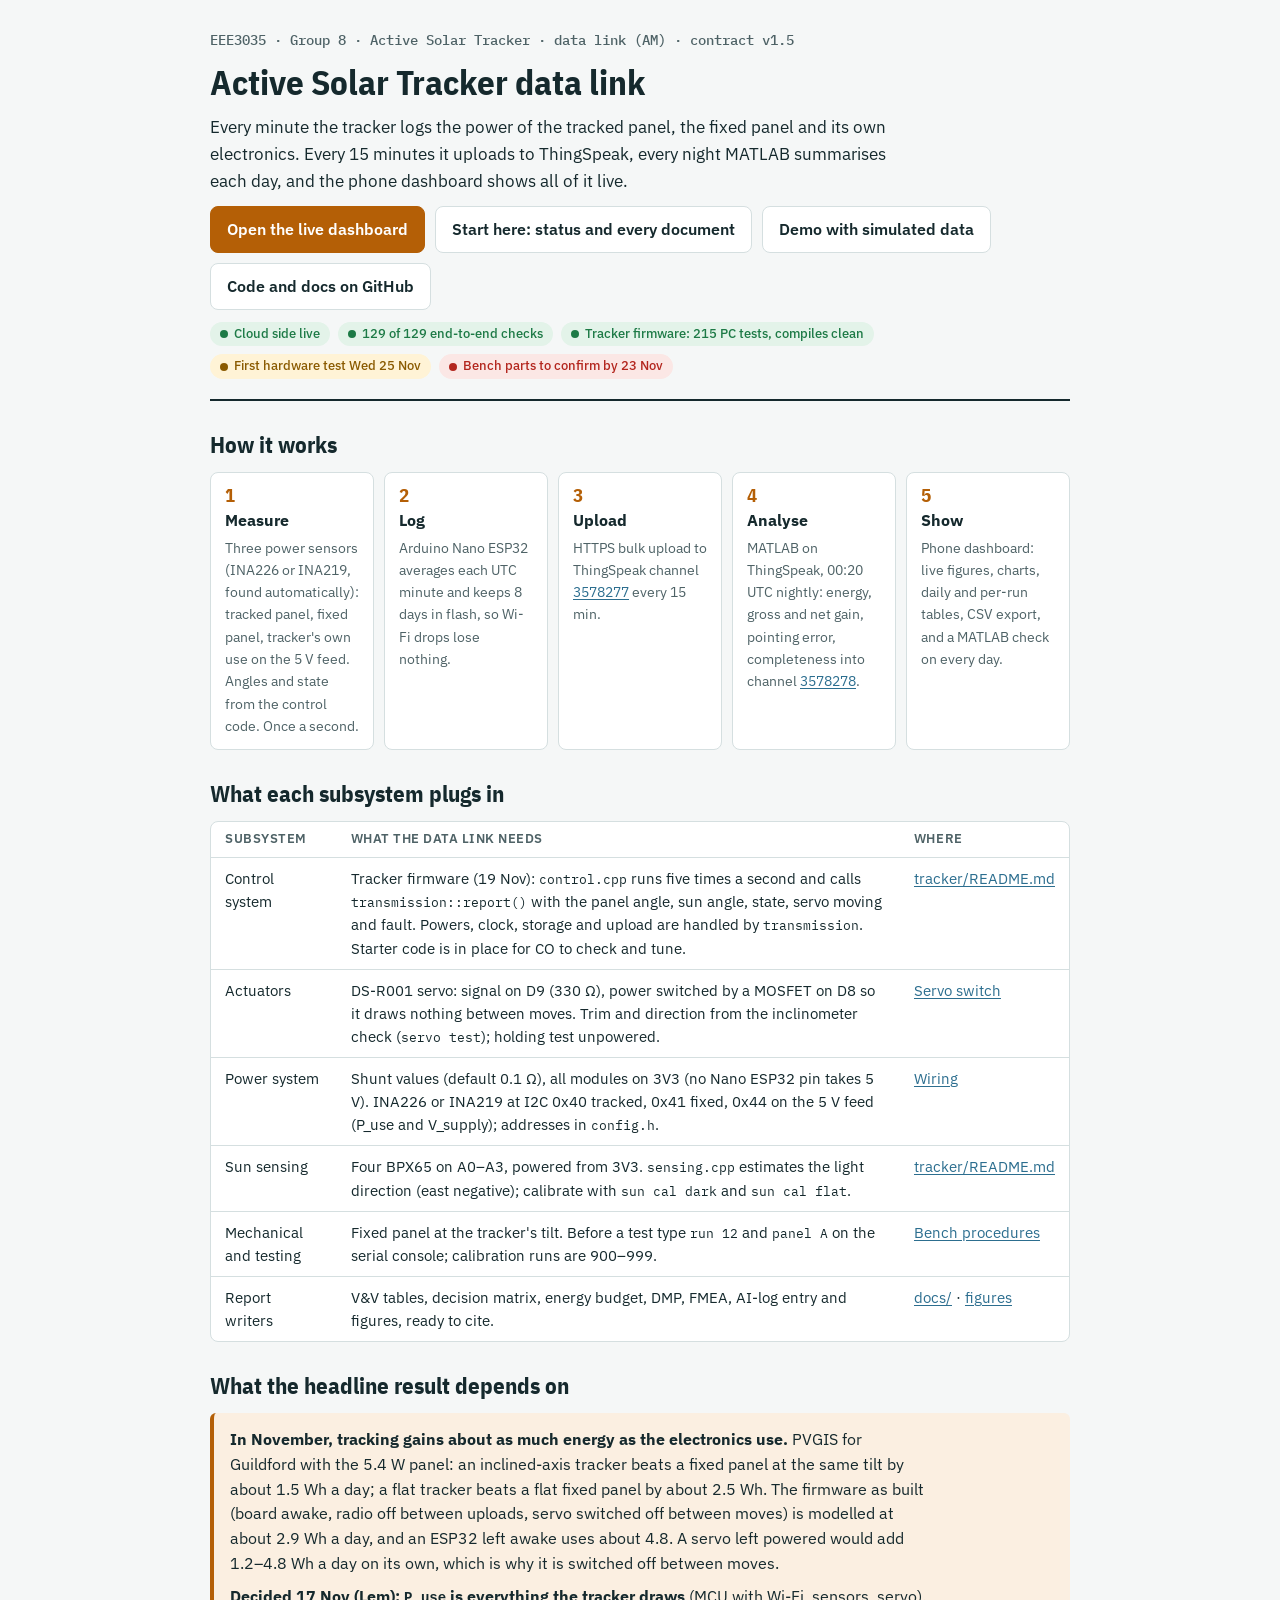
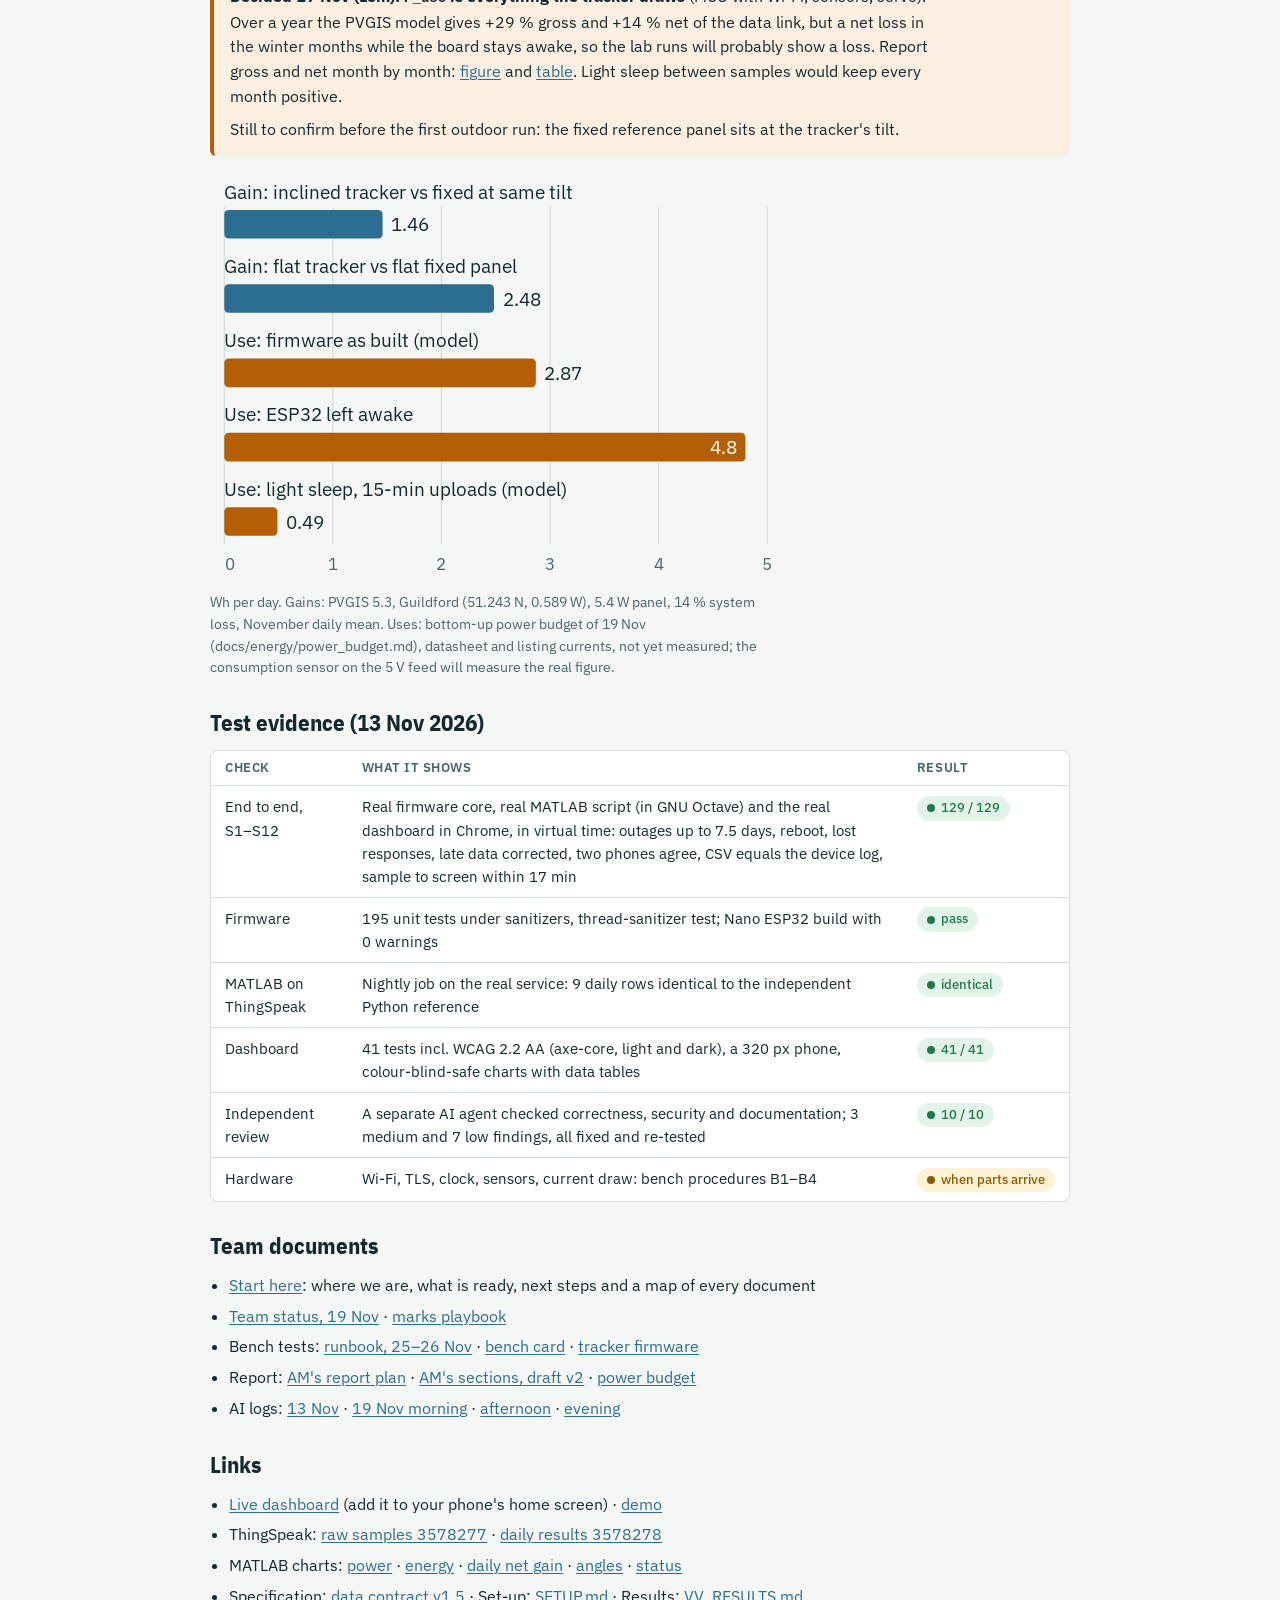
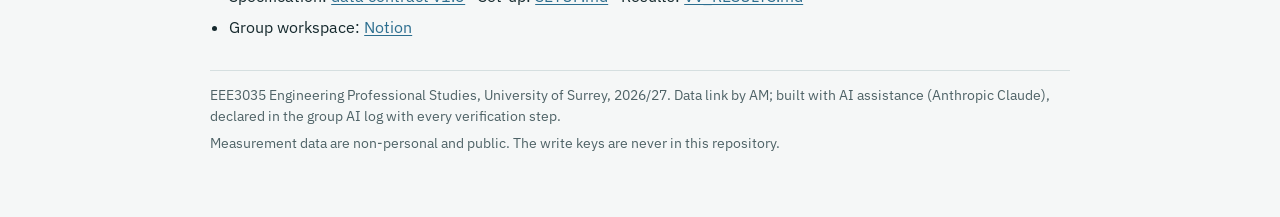
==== commit c58070e6: "Put the team docs on GitHub: START_HERE, status, marks playbook, report draft - START_HERE.md: where" ====
--- a/index.html
+++ b/index.html
@@ -94,15 +94,16 @@
     <p class="lede">Every minute the tracker logs the power of the tracked panel, the fixed panel and its own electronics. Every 15 minutes it uploads to ThingSpeak, every night MATLAB summarises each day, and the phone dashboard shows all of it live.</p>
     <div class="actions">
       <a class="btn primary" href="dashboard/">Open the live dashboard</a>
+      <a class="btn" href="https://github.com/amr-coding1/eee3035-active-solar-tracker/blob/main/START_HERE.md">Start here: status and every document</a>
       <a class="btn" href="dashboard/?demo=1">Demo with simulated data</a>
       <a class="btn" href="https://github.com/amr-coding1/eee3035-active-solar-tracker">Code and docs on GitHub</a>
     </div>
-    <div class="chips" aria-label="State on 13 Nov 2026">
+    <div class="chips" aria-label="State on 19 Nov 2026">
       <span class="chip pass">Cloud side live</span>
       <span class="chip pass">129 of 129 end-to-end checks</span>
-      <span class="chip pass">Tracker firmware: 211 PC tests, compiles clean</span>
-      <span class="chip wait">Waiting for hardware</span>
-      <span class="chip risk">Net-gain definition to agree</span>
+      <span class="chip pass">Tracker firmware: 215 PC tests, compiles clean</span>
+      <span class="chip wait">First hardware test Wed 25 Nov</span>
+      <span class="chip risk">Bench parts to confirm by 23 Nov</span>
     </div>
   </header>
 
@@ -191,6 +192,17 @@
     </div>
   </section>
 
+  <section aria-labelledby="team-docs">
+    <h2 id="team-docs">Team documents</h2>
+    <ul class="plain">
+      <li><a href="https://github.com/amr-coding1/eee3035-active-solar-tracker/blob/main/START_HERE.md">Start here</a>: where we are, what is ready, next steps and a map of every document</li>
+      <li><a href="https://github.com/amr-coding1/eee3035-active-solar-tracker/blob/main/docs/team/STATUS_2026-11-19.md">Team status, 19 Nov</a> · <a href="https://github.com/amr-coding1/eee3035-active-solar-tracker/blob/main/docs/team/MARKS_PLAYBOOK.md">marks playbook</a></li>
+      <li>Bench tests: <a href="https://github.com/amr-coding1/eee3035-active-solar-tracker/blob/main/docs/BENCH_RUNBOOK_26NOV.md">runbook, 25–26 Nov</a> · <a href="https://github.com/amr-coding1/eee3035-active-solar-tracker/blob/main/docs/BENCH_CARD_26NOV.md">bench card</a> · <a href="https://github.com/amr-coding1/eee3035-active-solar-tracker/blob/main/firmware/tracker/README.md">tracker firmware</a></li>
+      <li>Report: <a href="https://github.com/amr-coding1/eee3035-active-solar-tracker/blob/main/docs/REPORT_PLAN_AM.md">AM's report plan</a> · <a href="https://github.com/amr-coding1/eee3035-active-solar-tracker/blob/main/docs/report/AM_REPORT_SECTIONS_DRAFT_v2.md">AM's sections, draft v2</a> · <a href="https://github.com/amr-coding1/eee3035-active-solar-tracker/blob/main/docs/energy/power_budget.md">power budget</a></li>
+      <li>AI logs: <a href="https://github.com/amr-coding1/eee3035-active-solar-tracker/blob/main/docs/AI_LOG_ENTRY_2026-11-13.md">13 Nov</a> · <a href="https://github.com/amr-coding1/eee3035-active-solar-tracker/blob/main/docs/AI_LOG_ENTRY_2026-11-19.md">19 Nov morning</a> · <a href="https://github.com/amr-coding1/eee3035-active-solar-tracker/blob/main/docs/AI_LOG_ENTRY_2026-11-19b.md">afternoon</a> · <a href="https://github.com/amr-coding1/eee3035-active-solar-tracker/blob/main/docs/AI_LOG_ENTRY_2026-11-19c.md">evening</a></li>
+    </ul>
+  </section>
+
   <section aria-labelledby="links">
     <h2 id="links">Links</h2>
     <ul class="plain">
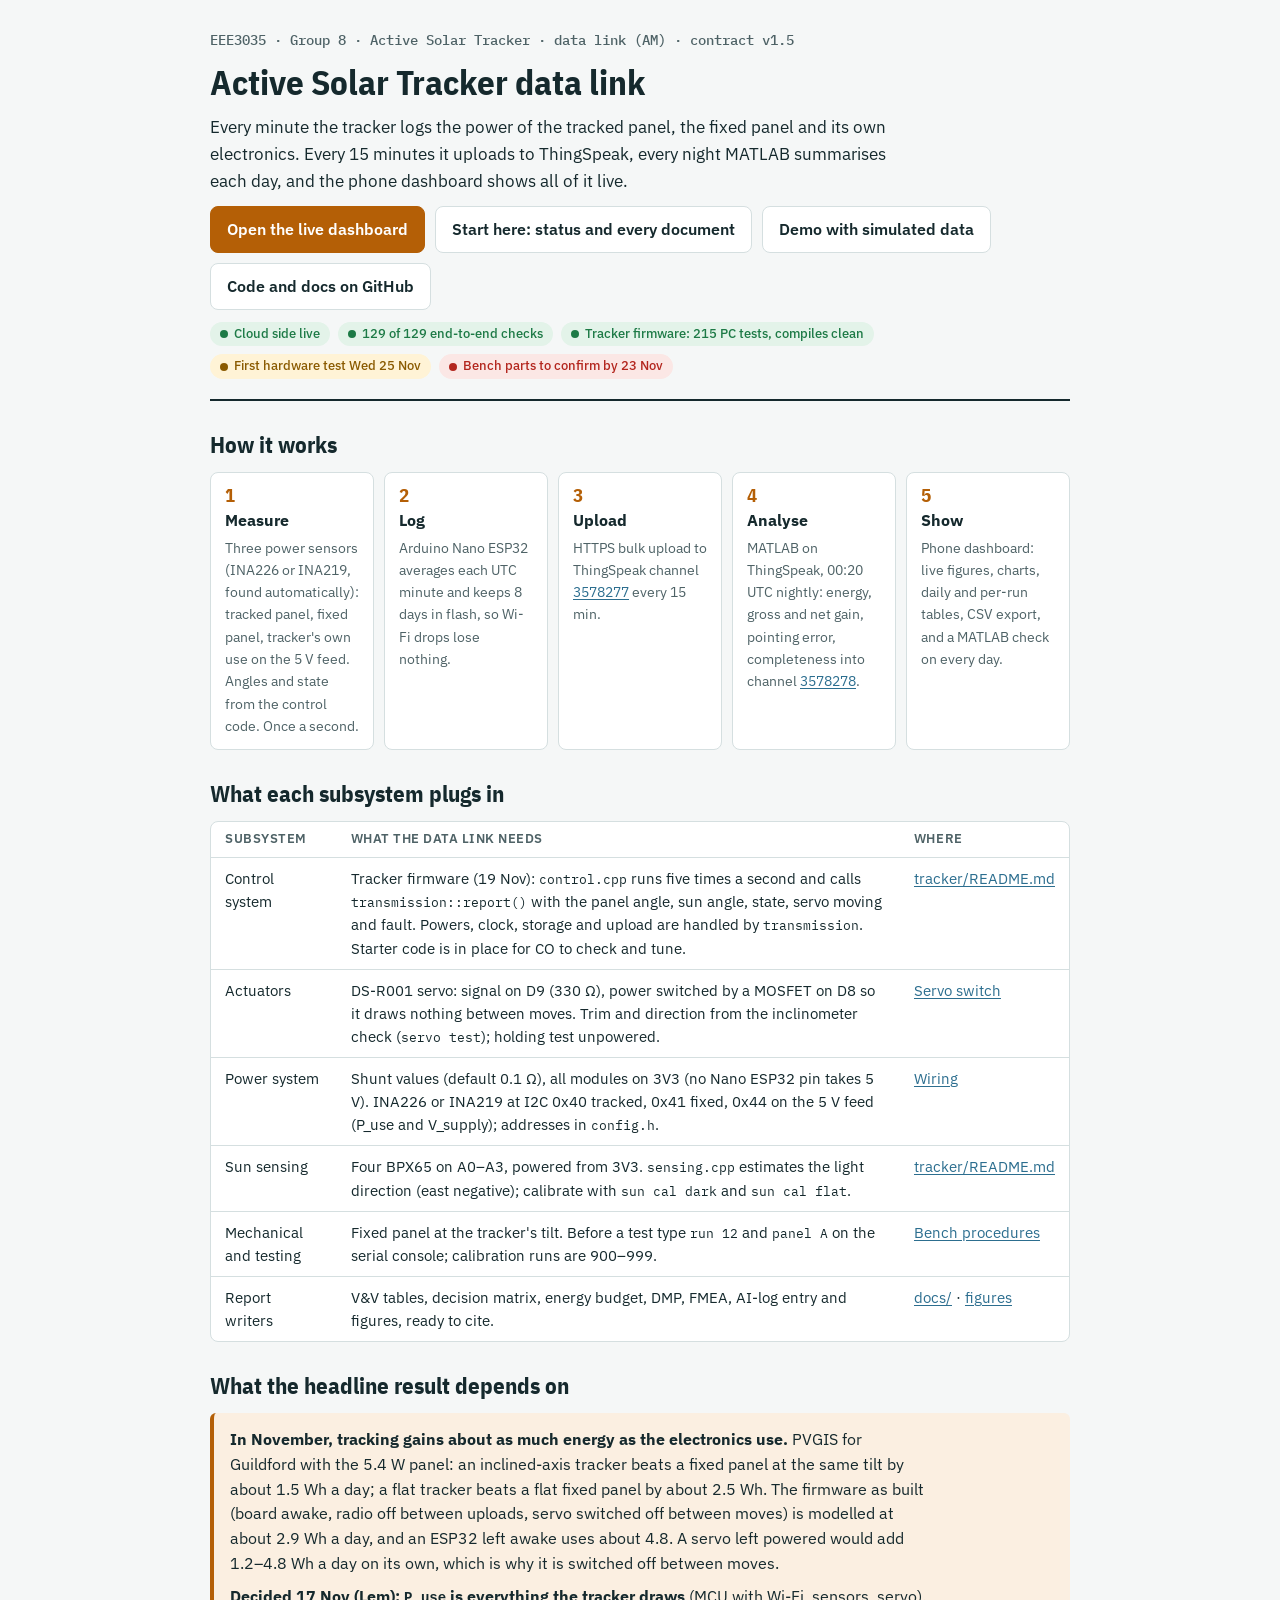
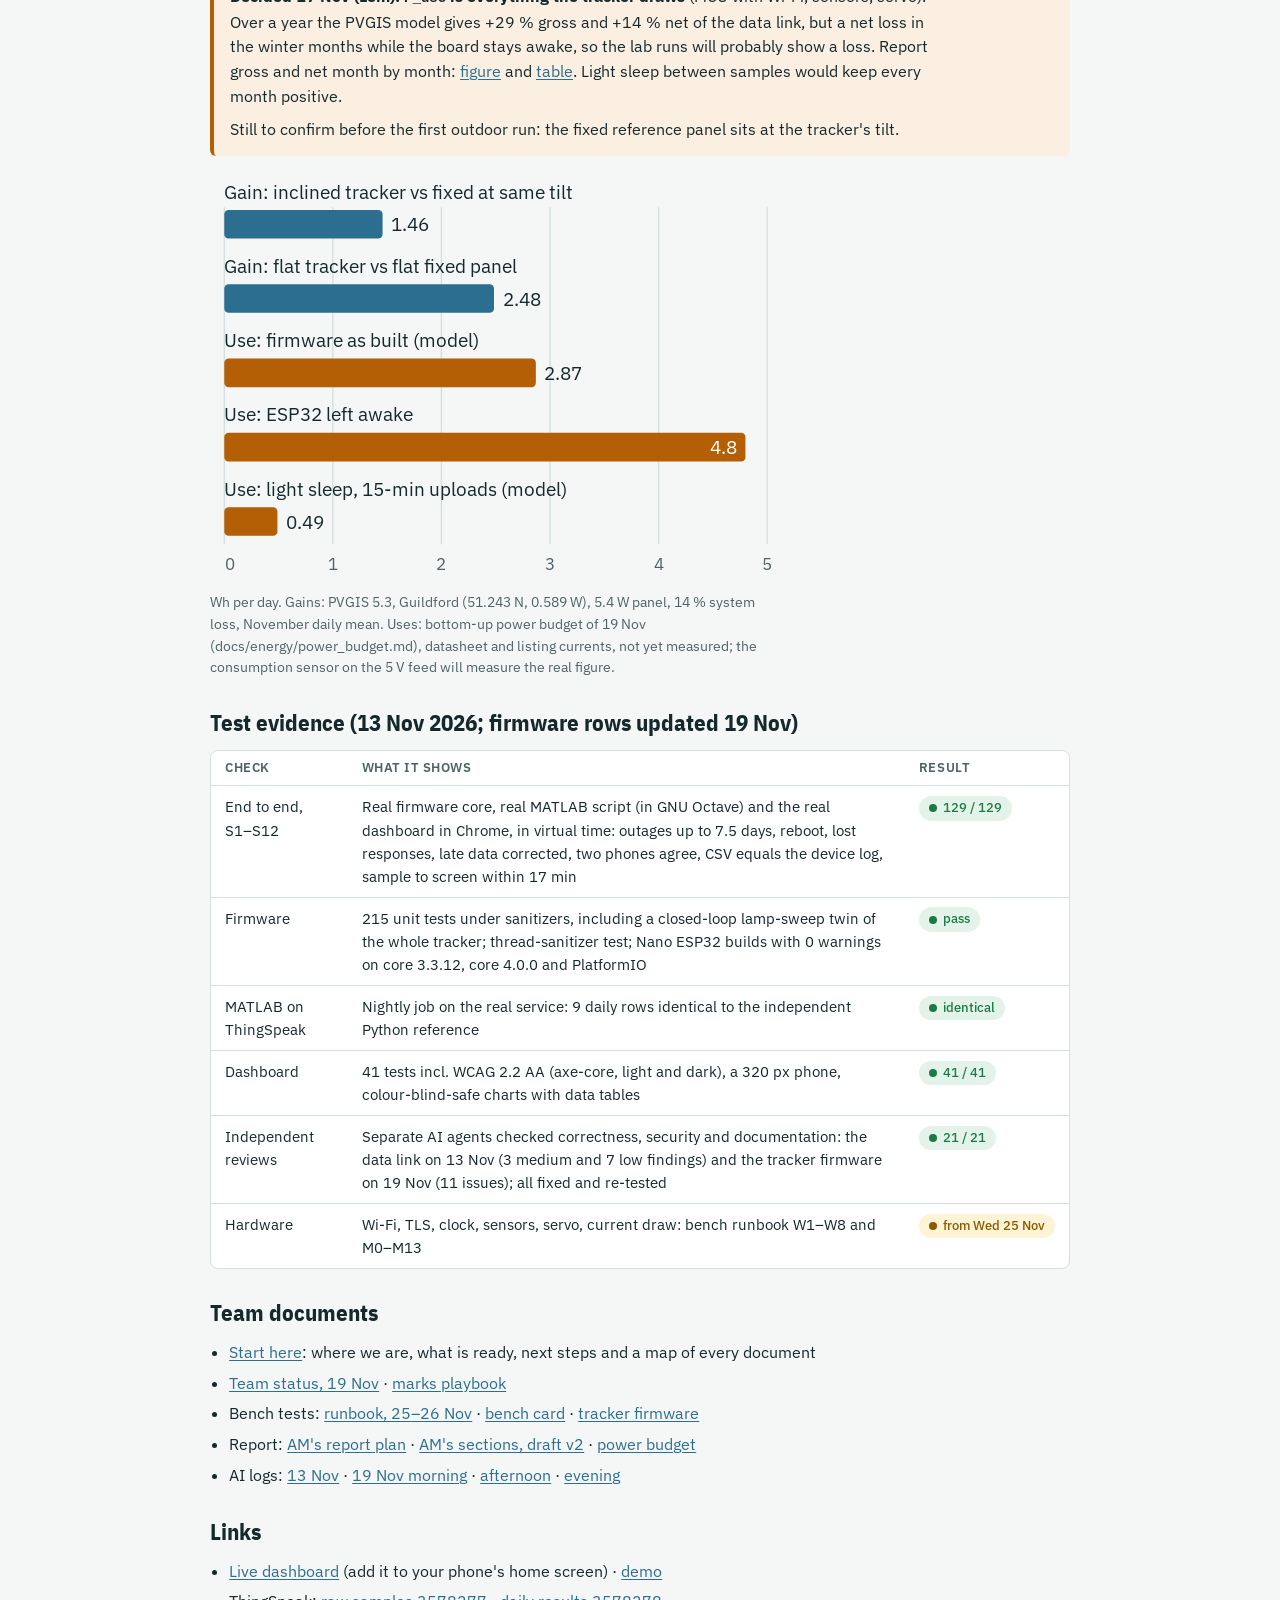
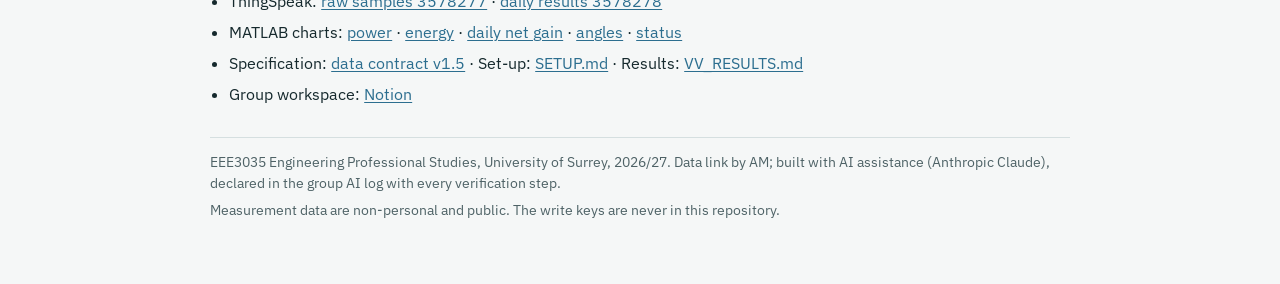
==== commit 6260bfed: "Hub: firmware test evidence updated to 19 Nov (215 tests, both reviews, bench runbook) Co-Authored-B" ====
--- a/index.html
+++ b/index.html
@@ -176,17 +176,17 @@
   </section>
 
   <section aria-labelledby="evidence">
-    <h2 id="evidence">Test evidence (13 Nov 2026)</h2>
+    <h2 id="evidence">Test evidence (13 Nov 2026; firmware rows updated 19 Nov)</h2>
     <div class="table-wrap">
       <table class="stack">
         <thead><tr><th scope="col">Check</th><th scope="col">What it shows</th><th scope="col">Result</th></tr></thead>
         <tbody>
           <tr><td>End to end, S1–S12</td><td>Real firmware core, real MATLAB script (in GNU Octave) and the real dashboard in Chrome, in virtual time: outages up to 7.5 days, reboot, lost responses, late data corrected, two phones agree, CSV equals the device log, sample to screen within 17 min</td><td class="num"><span class="chip pass">129 / 129</span></td></tr>
-          <tr><td>Firmware</td><td>195 unit tests under sanitizers, thread-sanitizer test; Nano ESP32 build with 0 warnings</td><td class="num"><span class="chip pass">pass</span></td></tr>
+          <tr><td>Firmware</td><td>215 unit tests under sanitizers, including a closed-loop lamp-sweep twin of the whole tracker; thread-sanitizer test; Nano ESP32 builds with 0 warnings on core 3.3.12, core 4.0.0 and PlatformIO</td><td class="num"><span class="chip pass">pass</span></td></tr>
           <tr><td>MATLAB on ThingSpeak</td><td>Nightly job on the real service: 9 daily rows identical to the independent Python reference</td><td class="num"><span class="chip pass">identical</span></td></tr>
           <tr><td>Dashboard</td><td>41 tests incl. WCAG 2.2 AA (axe-core, light and dark), a 320 px phone, colour-blind-safe charts with data tables</td><td class="num"><span class="chip pass">41 / 41</span></td></tr>
-          <tr><td>Independent review</td><td>A separate AI agent checked correctness, security and documentation; 3 medium and 7 low findings, all fixed and re-tested</td><td class="num"><span class="chip pass">10 / 10</span></td></tr>
-          <tr><td>Hardware</td><td>Wi-Fi, TLS, clock, sensors, current draw: bench procedures B1–B4</td><td class="num"><span class="chip wait">when parts arrive</span></td></tr>
+          <tr><td>Independent reviews</td><td>Separate AI agents checked correctness, security and documentation: the data link on 13 Nov (3 medium and 7 low findings) and the tracker firmware on 19 Nov (11 issues); all fixed and re-tested</td><td class="num"><span class="chip pass">21 / 21</span></td></tr>
+          <tr><td>Hardware</td><td>Wi-Fi, TLS, clock, sensors, servo, current draw: bench runbook W1–W8 and M0–M13</td><td class="num"><span class="chip wait">from Wed 25 Nov</span></td></tr>
         </tbody>
       </table>
     </div>
